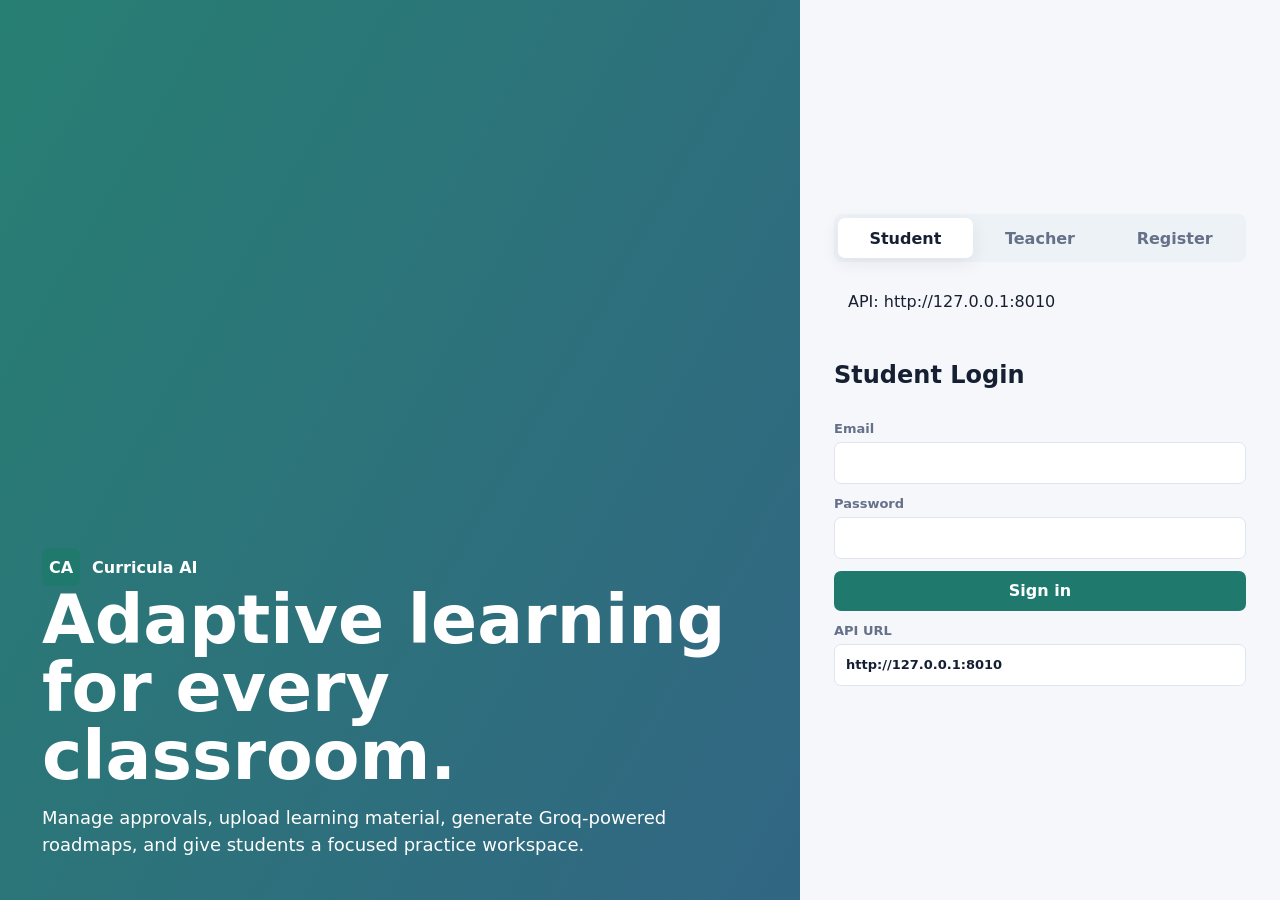
==== frontend/index.html @ 2d3a8e46 "SDF" ====
<!doctype html>
<html lang="en">
  <head>
    <meta charset="UTF-8" />
    <meta name="viewport" content="width=device-width, initial-scale=1.0" />
    <title>Curricula AI</title>
    <link rel="stylesheet" href="./styles.css" />
  </head>
  <body>
    <main id="app"></main>
    <script src="./app.js"></script>
  </body>
</html>
---- frontend/styles.css ----
:root {
  color-scheme: light;
  --bg: #f6f7fb;
  --panel: #ffffff;
  --ink: #172033;
  --muted: #657089;
  --line: #dfe4ee;
  --brand: #1f7a6d;
  --brand-strong: #15584f;
  --accent: #d97706;
  --danger: #bc2f3f;
  --ok: #1f8a4c;
  --shadow: 0 18px 45px rgba(23, 32, 51, 0.08);
}

* {
  box-sizing: border-box;
}

body {
  margin: 0;
  min-height: 100vh;
  background: var(--bg);
  color: var(--ink);
  font-family: Inter, ui-sans-serif, system-ui, -apple-system, BlinkMacSystemFont, "Segoe UI", sans-serif;
}

button,
input,
select,
textarea {
  font: inherit;
}

button {
  border: 0;
  border-radius: 7px;
  background: var(--brand);
  color: white;
  cursor: pointer;
  font-weight: 700;
  min-height: 40px;
  padding: 0 14px;
}

button:hover {
  background: var(--brand-strong);
}

button.secondary {
  background: #edf2f7;
  color: var(--ink);
}

button.secondary:hover {
  background: #dfe7f1;
}

button.danger {
  background: var(--danger);
}

a {
  color: var(--brand-strong);
  font-weight: 700;
}

.shell {
  min-height: 100vh;
}

.topbar {
  align-items: center;
  background: var(--panel);
  border-bottom: 1px solid var(--line);
  display: flex;
  gap: 18px;
  justify-content: space-between;
  min-height: 68px;
  padding: 0 28px;
  position: sticky;
  top: 0;
  z-index: 4;
}

.brand {
  align-items: center;
  display: flex;
  gap: 12px;
  font-weight: 900;
  letter-spacing: 0;
}

.brand-mark {
  align-items: center;
  background: var(--brand);
  border-radius: 7px;
  color: white;
  display: inline-flex;
  height: 38px;
  justify-content: center;
  width: 38px;
}

.layout {
  display: grid;
  grid-template-columns: 260px minmax(0, 1fr);
  min-height: calc(100vh - 68px);
}

.sidebar {
  background: #eef3f7;
  border-right: 1px solid var(--line);
  padding: 22px;
}

.nav-button {
  align-items: center;
  background: transparent;
  color: var(--muted);
  display: flex;
  justify-content: flex-start;
  margin-bottom: 8px;
  width: 100%;
}

.nav-button.active {
  background: var(--panel);
  box-shadow: var(--shadow);
  color: var(--ink);
}

.content {
  padding: 30px;
}

.hero {
  align-items: end;
  background: linear-gradient(120deg, rgba(31, 122, 109, 0.96), rgba(28, 86, 118, 0.9)), url("https://images.unsplash.com/photo-1519389950473-47ba0277781c?auto=format&fit=crop&w=1600&q=80");
  background-position: center;
  background-size: cover;
  color: white;
  display: grid;
  min-height: 280px;
  padding: 42px;
}

.hero h1 {
  font-size: clamp(36px, 6vw, 68px);
  line-height: 1;
  margin: 0 0 14px;
}

.hero p {
  font-size: 18px;
  line-height: 1.5;
  margin: 0;
  max-width: 700px;
}

.auth-wrap {
  display: grid;
  grid-template-columns: minmax(0, 1.2fr) minmax(320px, 480px);
  min-height: 100vh;
}

.auth-panel {
  align-content: center;
  display: grid;
  gap: 18px;
  padding: 34px;
}

.tabs {
  background: #edf2f7;
  border-radius: 8px;
  display: grid;
  grid-template-columns: repeat(3, 1fr);
  padding: 4px;
}

.tabs button {
  background: transparent;
  color: var(--muted);
}

.tabs button.active {
  background: white;
  box-shadow: 0 5px 18px rgba(23, 32, 51, 0.08);
  color: var(--ink);
}

.section-title {
  align-items: center;
  display: flex;
  gap: 14px;
  justify-content: space-between;
  margin: 0 0 18px;
}

.section-title h2 {
  font-size: 26px;
  margin: 0;
}

.grid {
  display: grid;
  gap: 18px;
}

.grid.two {
  grid-template-columns: repeat(2, minmax(0, 1fr));
}

.grid.three {
  grid-template-columns: repeat(3, minmax(0, 1fr));
}

.card {
  background: var(--panel);
  border: 1px solid var(--line);
  border-radius: 8px;
  box-shadow: var(--shadow);
  padding: 20px;
}

.card h3 {
  font-size: 18px;
  margin: 0 0 14px;
}

.muted {
  color: var(--muted);
}

.stat {
  display: grid;
  gap: 8px;
}

.stat strong {
  font-size: 34px;
}

.form {
  display: grid;
  gap: 12px;
}

label {
  color: var(--muted);
  display: grid;
  font-size: 13px;
  font-weight: 800;
  gap: 6px;
}

input,
select,
textarea {
  background: white;
  border: 1px solid var(--line);
  border-radius: 7px;
  color: var(--ink);
  min-height: 42px;
  padding: 9px 11px;
  width: 100%;
}

textarea {
  min-height: 90px;
  resize: vertical;
}

.row {
  align-items: center;
  display: flex;
  flex-wrap: wrap;
  gap: 10px;
}

.table {
  border-collapse: collapse;
  width: 100%;
}

.table th,
.table td {
  border-bottom: 1px solid var(--line);
  padding: 12px 8px;
  text-align: left;
  vertical-align: middle;
}

.table th {
  color: var(--muted);
  font-size: 12px;
  text-transform: uppercase;
}

.pill {
  background: #edf2f7;
  border-radius: 999px;
  color: var(--muted);
  display: inline-flex;
  font-size: 12px;
  font-weight: 800;
  padding: 5px 9px;
}

.pill.ok {
  background: #e7f6ed;
  color: var(--ok);
}

.pill.warn {
  background: #fff4df;
  color: var(--accent);
}

.progress {
  background: #e8edf5;
  border-radius: 999px;
  height: 10px;
  overflow: hidden;
}

.progress span {
  background: var(--brand);
  display: block;
  height: 100%;
}

.alert {
  border-radius: 8px;
  padding: 12px 14px;
}

.alert.error {
  background: #fff0f2;
  color: var(--danger);
}

.alert.success {
  background: #e7f6ed;
  color: var(--ok);
}

.question {
  border-left: 4px solid var(--brand);
  padding-left: 16px;
}

.choice {
  background: #f7f9fc;
  border: 1px solid var(--line);
  border-radius: 7px;
  padding: 10px;
}

@media (max-width: 900px) {
  .auth-wrap,
  .layout,
  .grid.two,
  .grid.three {
    grid-template-columns: 1fr;
  }

  .hero {
    min-height: 220px;
    padding: 28px;
  }

  .sidebar {
    border-right: 0;
    display: flex;
    gap: 8px;
    overflow-x: auto;
    padding: 12px;
  }

  .nav-button {
    min-width: max-content;
  }

  .content {
    padding: 18px;
  }
}
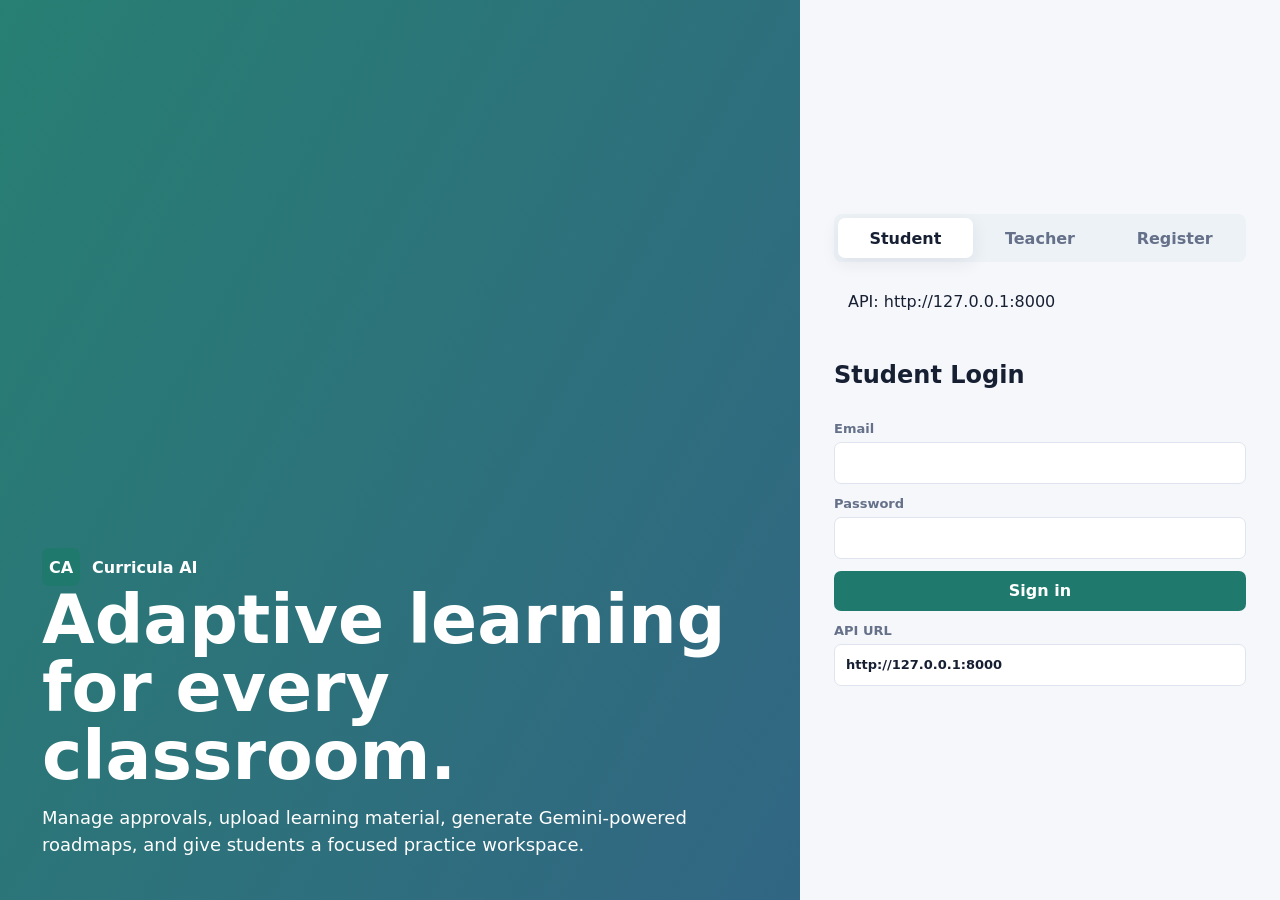
==== commit 6d7ac511: "Switch to Gemini API, fix PDF upload and frontend refresh" ====
--- a/frontend/index.html
+++ b/frontend/index.html
@@ -8,6 +8,7 @@
   </head>
   <body>
     <main id="app"></main>
+    <script src="./config.js"></script>
     <script src="./app.js"></script>
   </body>
 </html>
--- a/frontend/styles.css
+++ b/frontend/styles.css
@@ -358,6 +358,66 @@
   padding: 10px;
 }
 
+.choice input[type="radio"] {
+  margin-right: 10px;
+}
+
+.loading-bar {
+  background: #e9eef6;
+  border-radius: 999px;
+  height: 8px;
+  margin-bottom: 16px;
+  overflow: hidden;
+}
+
+.loading-bar span {
+  animation: loading-sweep 1.2s ease-in-out infinite;
+  background: linear-gradient(90deg, #c5d6f2, #1f7a6d, #c5d6f2);
+  display: block;
+  height: 100%;
+  width: 40%;
+}
+
+@keyframes loading-sweep {
+  0% {
+    transform: translateX(-100%);
+  }
+  100% {
+    transform: translateX(250%);
+  }
+}
+
+.pdf-selection {
+  display: grid;
+  gap: 10px;
+}
+
+.pdf-row {
+  align-items: center;
+  display: grid;
+  gap: 10px;
+  grid-template-columns: minmax(180px, 1.2fr) repeat(2, minmax(110px, 1fr)) auto;
+}
+
+.exam-card {
+  display: grid;
+  gap: 12px;
+}
+
+.exam-header {
+  align-items: flex-start;
+  display: flex;
+  justify-content: space-between;
+  gap: 12px;
+}
+
+.exam-answers {
+  display: grid;
+  justify-items: end;
+  text-align: right;
+  min-width: 140px;
+}
+
 @media (max-width: 900px) {
   .auth-wrap,
   .layout,
